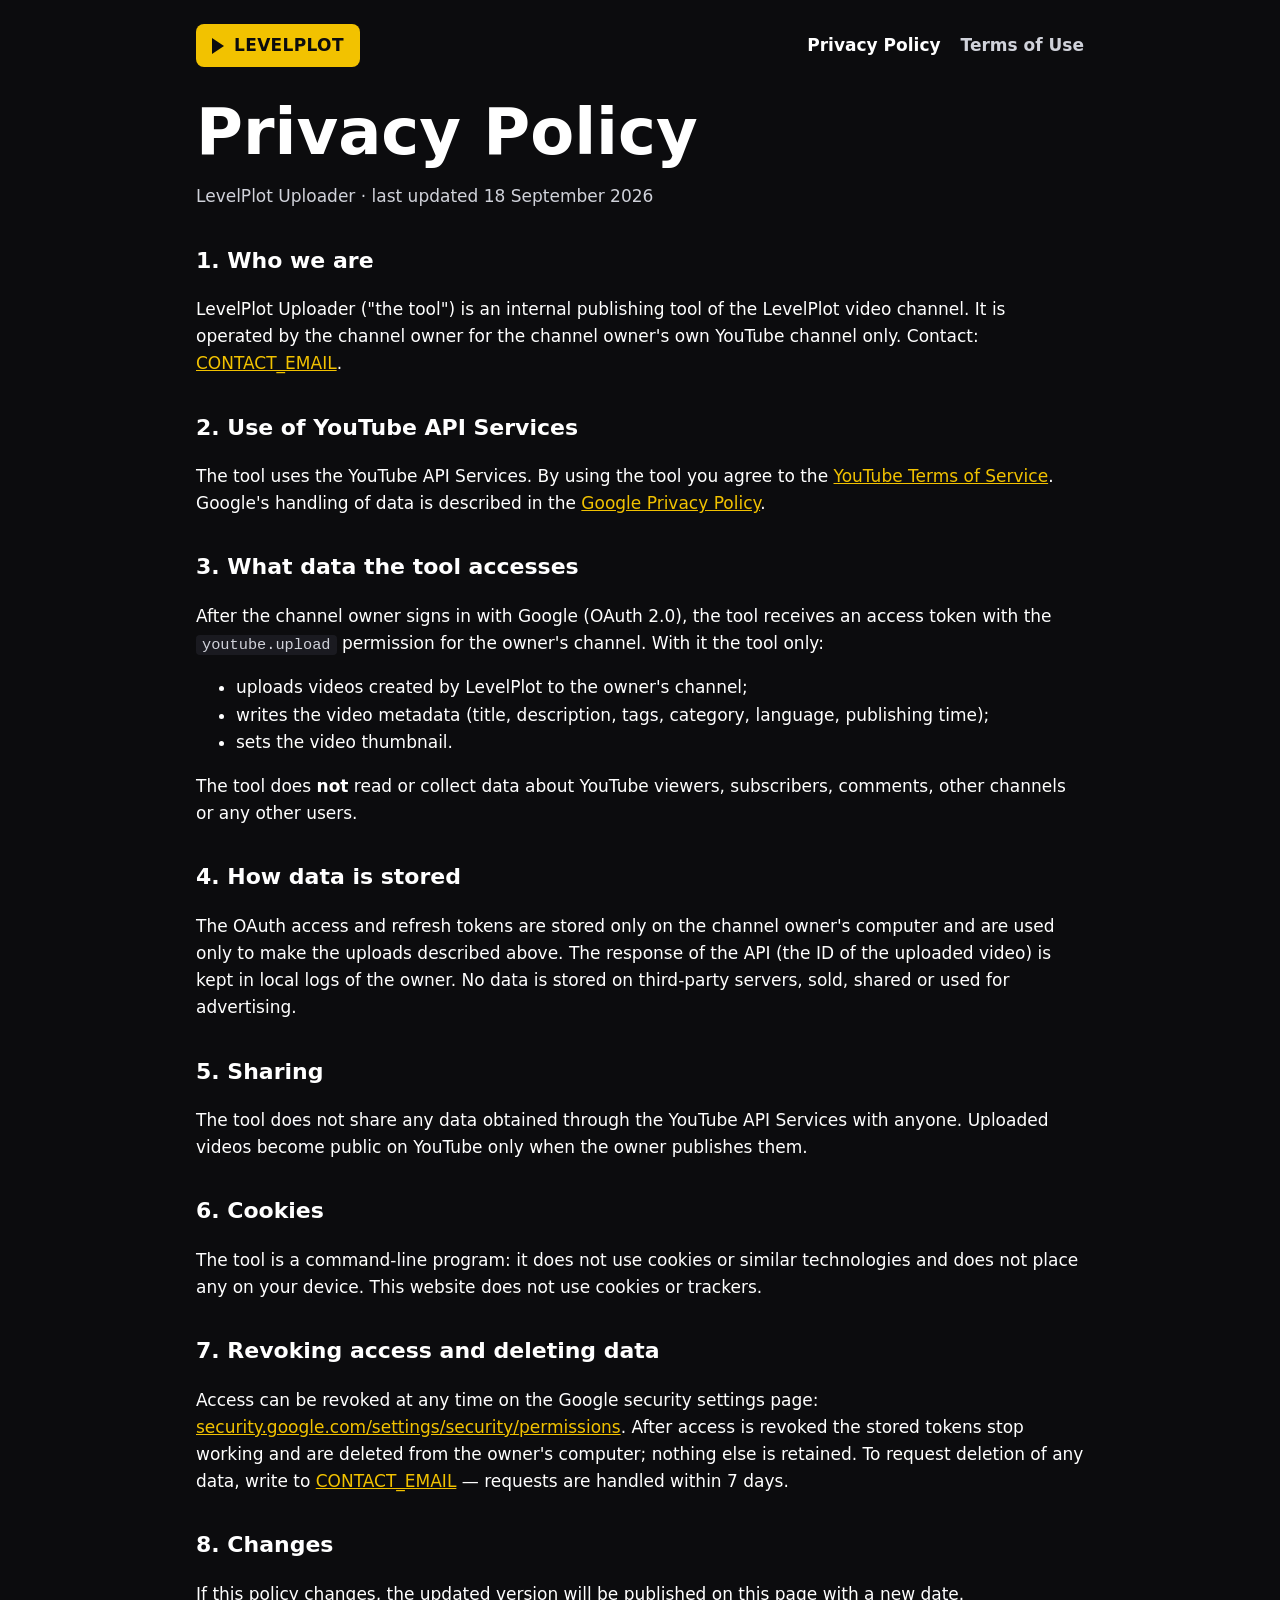
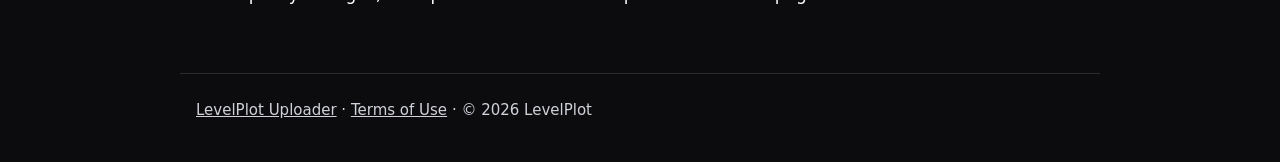
==== privacy.html @ 376ef805 "Add files via upload" ====
<!doctype html>
<html lang="en">
<head>
<meta charset="utf-8">
<meta name="viewport" content="width=device-width, initial-scale=1">
<title>Privacy Policy · LevelPlot Uploader</title>
<link rel="icon" href="data:image/svg+xml,<svg xmlns='http://www.w3.org/2000/svg' viewBox='0 0 100 100'><rect width='100' height='100' rx='18' fill='%230C0C0E'/><polygon points='30,24 30,76 74,50' fill='%23F2C200'/></svg>">
<link rel="stylesheet" href="style.css">
</head>
<body>
<header class="top">
  <a class="plate" href="./"><span class="tri"></span>LEVELPLOT</a>
  <nav><a href="privacy.html" aria-current="page">Privacy Policy</a><a href="terms.html">Terms of Use</a></nav>
</header>

<main class="doc">
  <h1>Privacy Policy</h1>
  <p class="muted">LevelPlot Uploader · last updated 18 September 2026</p>

  <h2>1. Who we are</h2>
  <p>LevelPlot Uploader ("the tool") is an internal publishing tool of the LevelPlot video channel. It is operated by the channel owner for the channel owner's own YouTube channel only. Contact: <a href="mailto:CONTACT_EMAIL">CONTACT_EMAIL</a>.</p>

  <h2>2. Use of YouTube API Services</h2>
  <p>The tool uses the YouTube API Services. By using the tool you agree to the
    <a href="https://www.youtube.com/t/terms">YouTube Terms of Service</a>. Google's handling of data is described in the
    <a href="https://policies.google.com/privacy">Google Privacy Policy</a>.</p>

  <h2>3. What data the tool accesses</h2>
  <p>After the channel owner signs in with Google (OAuth 2.0), the tool receives an access token with the
    <code>youtube.upload</code> permission for the owner's channel. With it the tool only:</p>
  <ul>
    <li>uploads videos created by LevelPlot to the owner's channel;</li>
    <li>writes the video metadata (title, description, tags, category, language, publishing time);</li>
    <li>sets the video thumbnail.</li>
  </ul>
  <p>The tool does <b>not</b> read or collect data about YouTube viewers, subscribers, comments, other channels or any other users.</p>

  <h2>4. How data is stored</h2>
  <p>The OAuth access and refresh tokens are stored only on the channel owner's computer and are used only to make the uploads described above. The response of the API (the ID of the uploaded video) is kept in local logs of the owner. No data is stored on third-party servers, sold, shared or used for advertising.</p>

  <h2>5. Sharing</h2>
  <p>The tool does not share any data obtained through the YouTube API Services with anyone. Uploaded videos become public on YouTube only when the owner publishes them.</p>

  <h2>6. Cookies</h2>
  <p>The tool is a command-line program: it does not use cookies or similar technologies and does not place any on your device. This website does not use cookies or trackers.</p>

  <h2>7. Revoking access and deleting data</h2>
  <p>Access can be revoked at any time on the Google security settings page:
    <a href="https://security.google.com/settings/security/permissions">security.google.com/settings/security/permissions</a>.
    After access is revoked the stored tokens stop working and are deleted from the owner's computer; nothing else is retained.
    To request deletion of any data, write to <a href="mailto:CONTACT_EMAIL">CONTACT_EMAIL</a> — requests are handled within 7 days.</p>

  <h2>8. Changes</h2>
  <p>If this policy changes, the updated version will be published on this page with a new date.</p>
</main>

<footer>
  <a href="./">LevelPlot Uploader</a> · <a href="terms.html">Terms of Use</a> · © 2026 LevelPlot
</footer>
</body>
</html>
---- style.css ----
:root {
  --ink: #0c0c0e; --graphite: #1a1a20; --yellow: #f2c200; --white: #ffffff; --soft: #d0d2da; --line: #2a2a32;
  color-scheme: dark;
}
* { box-sizing: border-box; }
body {
  margin: 0; background: var(--ink); color: var(--white);
  font: 17px/1.6 "Montserrat", system-ui, -apple-system, "Segoe UI", sans-serif;
}
a { color: var(--yellow); }
code { background: var(--graphite); padding: 1px 6px; border-radius: 4px; font-size: .9em; color: var(--soft); }
.top {
  display: flex; flex-wrap: wrap; gap: 12px 24px; align-items: center; justify-content: space-between;
  max-width: 920px; margin: 0 auto; padding: 24px 16px;
}
.plate {
  display: inline-flex; align-items: center; gap: 10px; background: var(--yellow); color: var(--ink);
  font-weight: 800; letter-spacing: .02em; padding: 8px 16px; border-radius: 8px; text-decoration: none;
}
.tri { width: 0; height: 0; border-left: 12px solid var(--ink); border-top: 8px solid transparent; border-bottom: 8px solid transparent; }
nav { display: flex; gap: 20px; }
nav a { color: var(--soft); text-decoration: none; font-weight: 600; }
nav a[aria-current="page"], nav a:hover { color: var(--white); }
main { max-width: 920px; margin: 0 auto; padding: 8px 16px 48px; }
.hero { padding: 40px 0 24px; }
.chip { display: inline-block; border: 2px solid var(--white); border-radius: 8px; padding: 2px 12px; font-weight: 800; font-size: 14px; margin: 0 0 16px; }
h1 { font-size: clamp(36px, 7vw, 64px); line-height: 1.05; margin: 0 0 16px; font-weight: 900; }
h1 em { color: var(--yellow); font-style: normal; }
.lead { color: var(--soft); font-size: 20px; max-width: 680px; }
.card { background: var(--graphite); border-radius: 16px; padding: 24px 28px; margin: 20px 0; }
.card h2, .doc h2 { margin-top: 0; font-size: 22px; }
.doc h2 { margin-top: 32px; }
.muted { color: var(--soft); }
footer { max-width: 920px; margin: 0 auto; padding: 24px 16px 40px; color: var(--soft); border-top: 1px solid var(--line); font-size: 15px; }
footer a { color: var(--soft); }
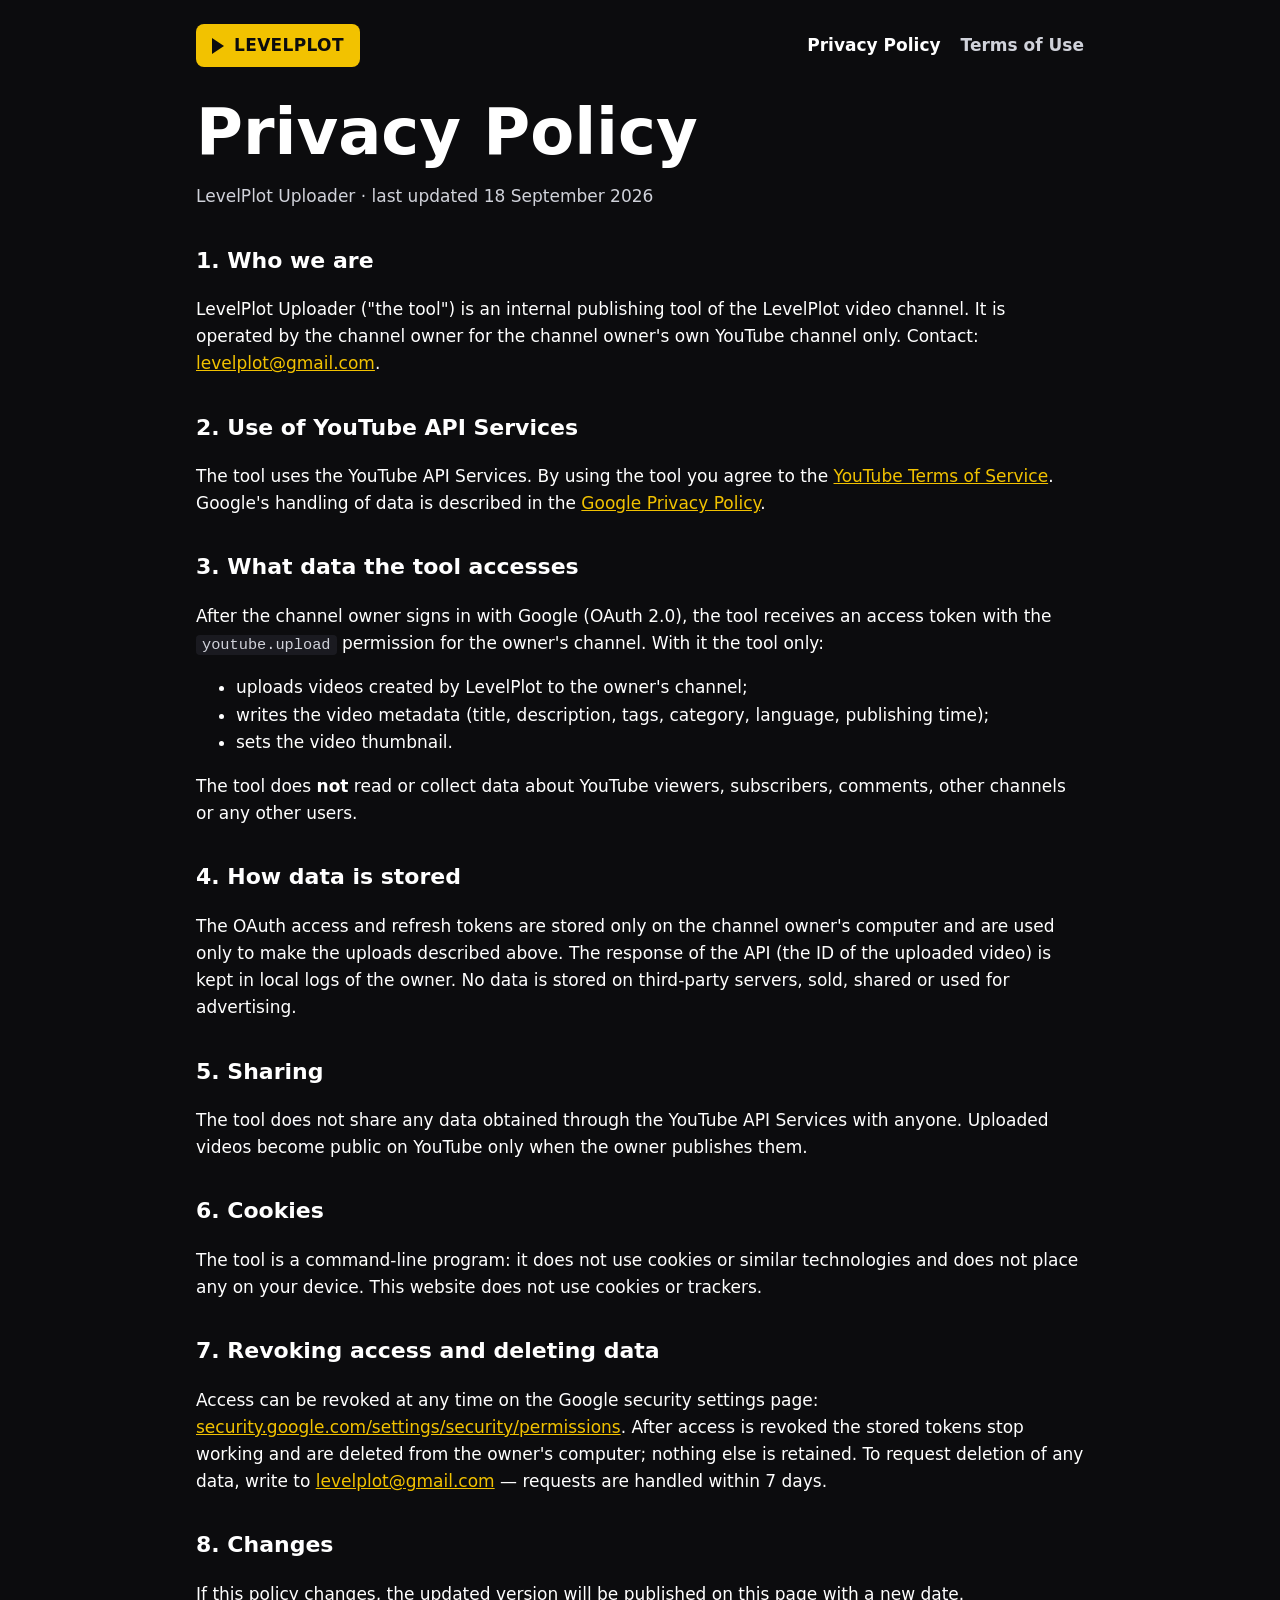
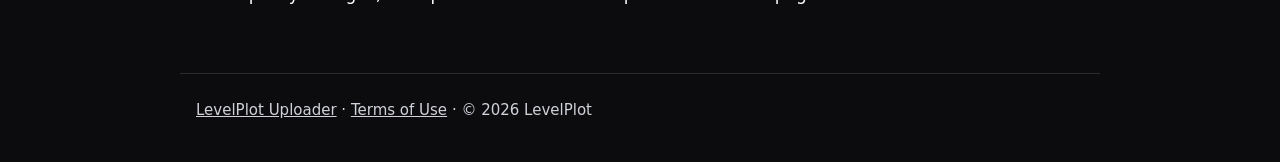
==== commit 098f397a: "Contact email" ====
--- a/privacy.html
+++ b/privacy.html
@@ -18,7 +18,7 @@
   <p class="muted">LevelPlot Uploader · last updated 18 September 2026</p>
 
   <h2>1. Who we are</h2>
-  <p>LevelPlot Uploader ("the tool") is an internal publishing tool of the LevelPlot video channel. It is operated by the channel owner for the channel owner's own YouTube channel only. Contact: <a href="mailto:CONTACT_EMAIL">CONTACT_EMAIL</a>.</p>
+  <p>LevelPlot Uploader ("the tool") is an internal publishing tool of the LevelPlot video channel. It is operated by the channel owner for the channel owner's own YouTube channel only. Contact: <a href="mailto:levelplot@gmail.com">levelplot@gmail.com</a>.</p>
 
   <h2>2. Use of YouTube API Services</h2>
   <p>The tool uses the YouTube API Services. By using the tool you agree to the
@@ -48,7 +48,7 @@
   <p>Access can be revoked at any time on the Google security settings page:
     <a href="https://security.google.com/settings/security/permissions">security.google.com/settings/security/permissions</a>.
     After access is revoked the stored tokens stop working and are deleted from the owner's computer; nothing else is retained.
-    To request deletion of any data, write to <a href="mailto:CONTACT_EMAIL">CONTACT_EMAIL</a> — requests are handled within 7 days.</p>
+    To request deletion of any data, write to <a href="mailto:levelplot@gmail.com">levelplot@gmail.com</a> — requests are handled within 7 days.</p>
 
   <h2>8. Changes</h2>
   <p>If this policy changes, the updated version will be published on this page with a new date.</p>
